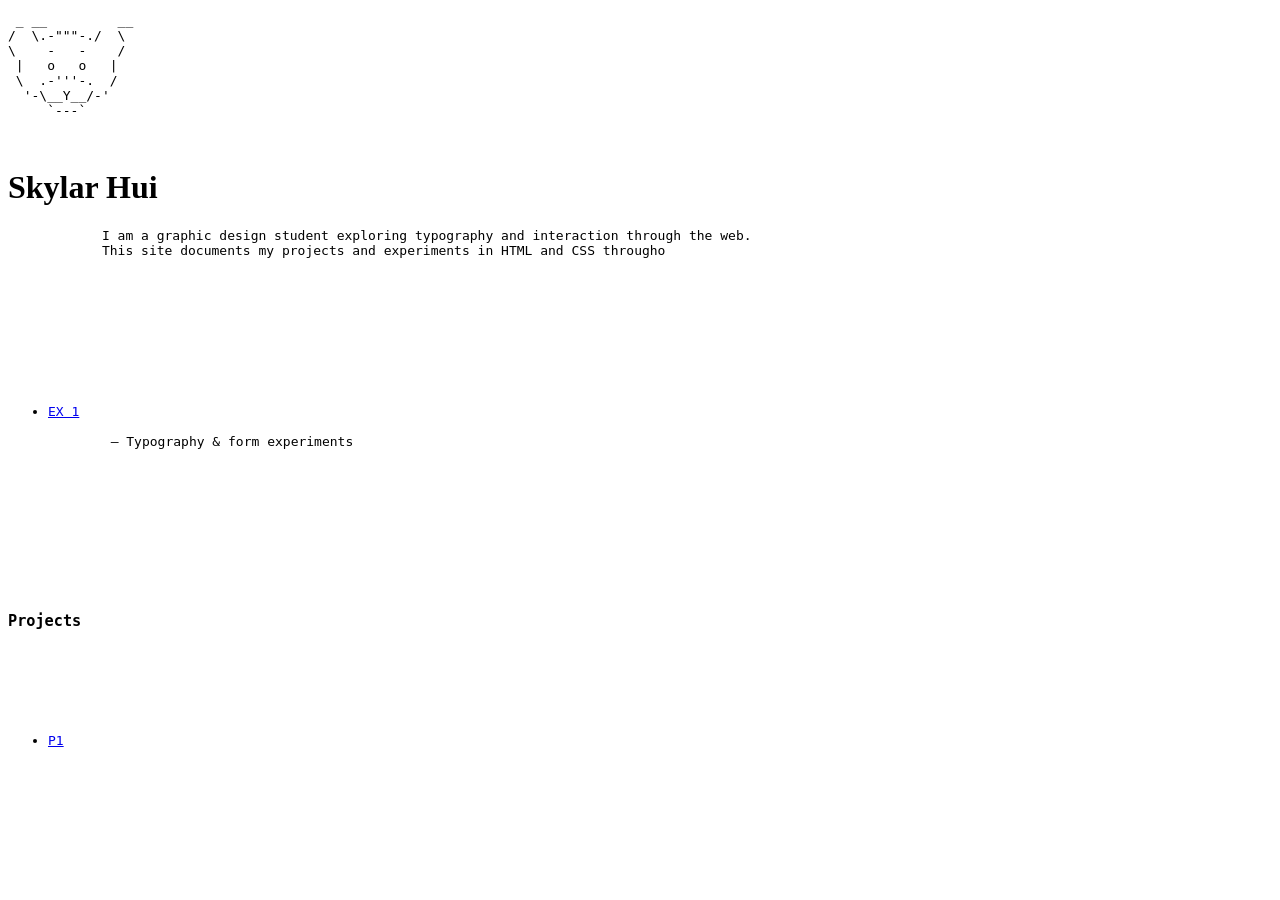
==== index.html @ d2287f03 "Created index.html" ====
<!doctype html>
<html>
  <head>
    <title>[Skylar Hui] Interactive Site</title>
    <meta charset="utf-8" />
  </head>

  <body>
    <!-- this is where my code is-->
    <div id="container">
      <pre>
 _ __         __
/  \.-"""-./  \
\    -   -    /
 |   o   o   |
 \  .-'''-.  /
  '-\__Y__/-'
     `---`

    </pre
      >

      <!-- about me-->
      <h1>Skylar Hui</h1>
      <pre class="desc">
            I am a graphic design student exploring typography and interaction through the web. 
            This site documents my projects and experiments in HTML and CSS througho</p>

      <!-- my work -->
      <div id="exercises">
        <ul>
          <li><a href="#">EX 1</a></li>
        <span>— Typography & form experiments</span>
</li>
        </ul>
      </div>

      <div id="projects">
        <h3>Projects</h3>

        <ul>
          <li><a href="#">P1</a></li>
        </ul>
      </div>
    </div>
  </body>
</html>
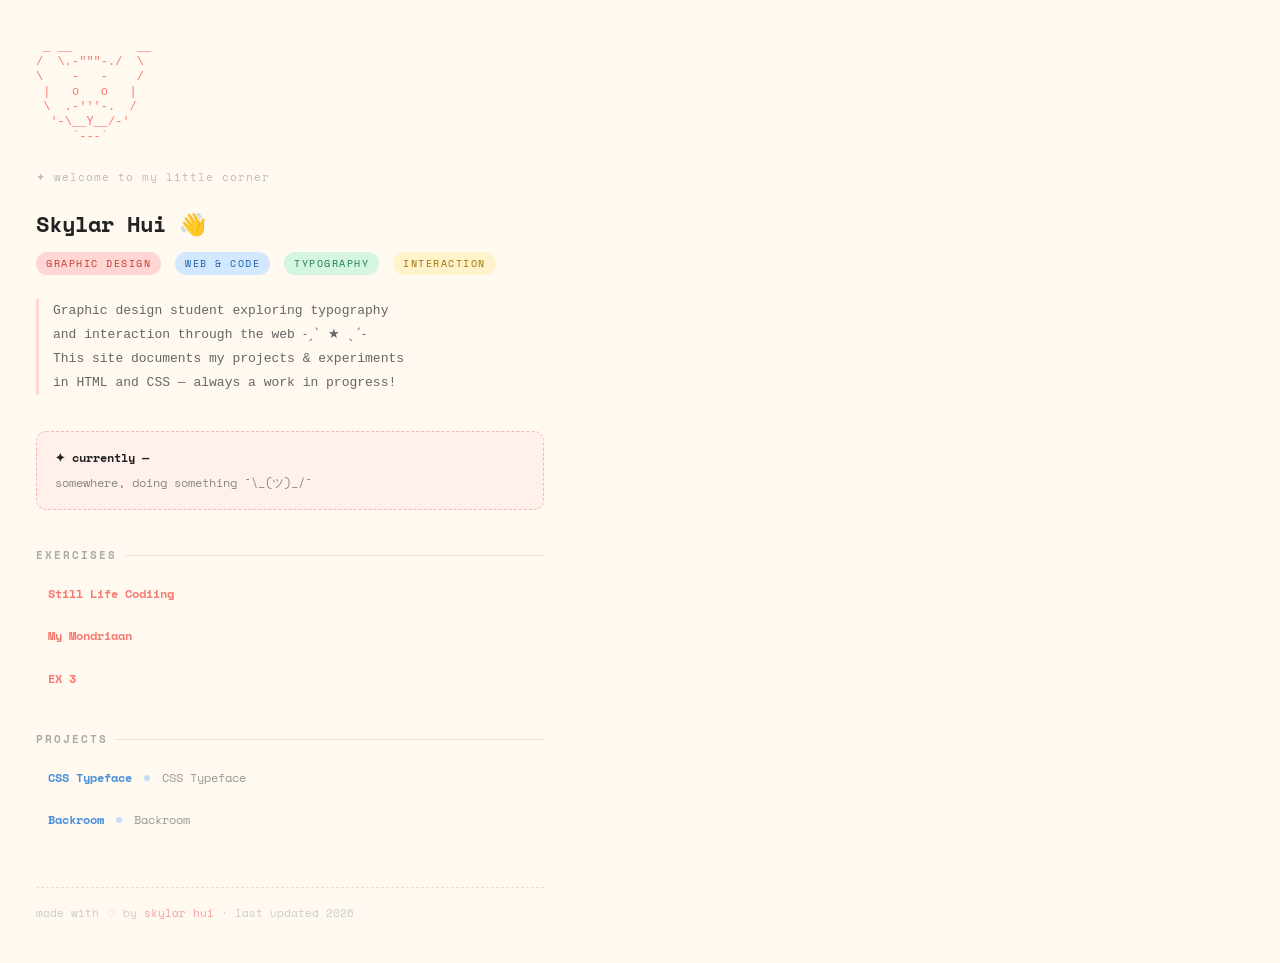
==== commit f80291bb: "Updated personal site" ====
--- a/index.html
+++ b/index.html
@@ -1,14 +1,20 @@
 <!doctype html>
-<html>
+<html lang="en">
   <head>
-    <title>[Skylar Hui] Interactive Site</title>
+    <title>Skylar Hui</title>
     <meta charset="utf-8" />
+    <meta name="viewport" content="width=device-width, initial-scale=1.0" />
+    <link rel="preconnect" href="https://fonts.googleapis.com" />
+    <link rel="preconnect" href="https://fonts.gstatic.com" crossorigin />
+    <link
+      href="https://fonts.googleapis.com/css2?family=Space+Mono:ital,wght@0,400;0,700;1,400&display=swap"
+      rel="stylesheet"
+    />
+    <link rel="stylesheet" href="assets/styles.css" />
   </head>
 
   <body>
-    <!-- this is where my code is-->
-    <div id="container">
-      <pre>
+    <pre class="ascii">
  _ __         __
 /  \.-"""-./  \
 \    -   -    /
@@ -16,32 +22,62 @@
  \  .-'''-.  /
   '-\__Y__/-'
      `---`
+    </pre>
 
-    </pre
-      >
+    <p class="hello">✦ welcome to my little corner</p>
 
-      <!-- about me-->
-      <h1>Skylar Hui</h1>
-      <pre class="desc">
-            I am a graphic design student exploring typography and interaction through the web. 
-            This site documents my projects and experiments in HTML and CSS througho</p>
+    <h1>Skylar Hui <span class="wave">👋</span></h1>
 
-      <!-- my work -->
-      <div id="exercises">
-        <ul>
-          <li><a href="#">EX 1</a></li>
-        <span>— Typography & form experiments</span>
-</li>
-        </ul>
-      </div>
+    <div class="tags">
+      <span class="tag">Graphic Design</span>
+      <span class="tag blue">Web &amp; Code</span>
+      <span class="tag green">Typography</span>
+      <span class="tag yel">Interaction</span>
+    </div>
 
-      <div id="projects">
-        <h3>Projects</h3>
+    <pre class="desc">
+Graphic design student exploring typography
+and interaction through the web ˗ˏˋ ★ ˎˊ˗
+This site documents my projects &amp; experiments
+in HTML and CSS — always a work in progress!</pre
+    >
 
-        <ul>
-          <li><a href="#">P1</a></li>
-        </ul>
-      </div>
+    <div class="now">
+      <strong>✦ currently —</strong>
+      somewhere, doing something ¯\_(ツ)_/¯
     </div>
+
+    <h2>Exercises</h2>
+    <ul>
+      <li>
+        <a href="projects/exercises/still-life.html" target="_blank"
+          >Still Life Codiing</a
+        >
+      </li>
+      <li>
+        <a href="projects/exercises/mondriaan.html" target="_blank"
+          >My Mondriaan</a
+        >
+      </li>
+      <li>
+        <a href="#">EX 3</a>
+      </li>
+    </ul>
+
+    <h2>Projects</h2>
+    <ul>
+      <li class="blue-li">
+        <a href="projects/2_css-typeface/index.html">CSS Typeface</a>
+        <span class="dot"></span>
+        <span class="note">CSS Typeface</span>
+      </li>
+      <li class="blue-li">
+        <a href="projects/3_site-map/index.html">Backroom</a>
+        <span class="dot"></span>
+        <span class="note">Backroom</span>
+      </li>
+    </ul>
+
+    <footer>made with ♡ by <span>skylar hui</span> · last updated 2026</footer>
   </body>
 </html>
--- a/assets/styles.css
+++ b/assets/styles.css
@@ -0,0 +1,215 @@
+* {
+  margin: 0;
+  padding: 0;
+  box-sizing: border-box;
+}
+
+body {
+  background: #fff9f0;
+  font-family: "Space Mono", monospace;
+  font-size: 13px;
+  line-height: 1.7;
+  color: #222;
+  padding: 40px 36px;
+  max-width: 580px;
+}
+
+.ascii {
+  font-size: 12px;
+  line-height: 1.25;
+  color: #f77b72;
+  margin-bottom: 8px;
+  display: inline-block;
+  animation: wobble 3s ease-in-out infinite;
+}
+
+@keyframes wobble {
+  0%,
+  100% {
+    transform: rotate(-1deg);
+  }
+  50% {
+    transform: rotate(1.5deg);
+  }
+}
+
+.hello {
+  font-size: 11px;
+  color: #bbb;
+  margin-bottom: 24px;
+  letter-spacing: 1px;
+}
+
+h1 {
+  font-size: 22px;
+  font-weight: 700;
+  margin-bottom: 4px;
+  line-height: 1.2;
+}
+
+h1 .wave {
+  display: inline-block;
+  animation: wave 1.5s ease-in-out infinite;
+  transform-origin: 70% 70%;
+}
+
+@keyframes wave {
+  0%,
+  100% {
+    transform: rotate(0deg);
+  }
+  20% {
+    transform: rotate(20deg);
+  }
+  40% {
+    transform: rotate(-10deg);
+  }
+  60% {
+    transform: rotate(15deg);
+  }
+  80% {
+    transform: rotate(-5deg);
+  }
+}
+
+.tag {
+  display: inline-block;
+  background: #ffd6d3;
+  color: #c0392b;
+  font-size: 10px;
+  letter-spacing: 1.5px;
+  text-transform: uppercase;
+  padding: 3px 10px;
+  border-radius: 20px;
+  margin-right: 6px;
+  margin-bottom: 4px;
+}
+
+.tag.blue {
+  background: #d3e8ff;
+  color: #1a5fa8;
+}
+.tag.green {
+  background: #d4f5e2;
+  color: #1a7a45;
+}
+.tag.yel {
+  background: #fff3cc;
+  color: #9a6f00;
+}
+
+.tags {
+  margin: 14px 0 20px;
+}
+
+.desc {
+  font-size: 13px;
+  color: #666;
+  line-height: 1.85;
+  margin-bottom: 36px;
+  white-space: pre-wrap;
+  border-left: 3px solid #ffd6d3;
+  padding-left: 14px;
+}
+
+h2 {
+  font-size: 11px;
+  font-weight: 700;
+  letter-spacing: 2px;
+  text-transform: uppercase;
+  color: #aaa;
+  margin-bottom: 10px;
+  display: flex;
+  align-items: center;
+  gap: 8px;
+}
+
+h2::after {
+  content: "";
+  flex: 1;
+  height: 1px;
+  background: #ecddd4;
+}
+
+ul {
+  list-style: none;
+  margin-bottom: 32px;
+}
+
+li {
+  display: flex;
+  align-items: center;
+  gap: 12px;
+  padding: 9px 12px;
+  border-radius: 8px;
+  margin-bottom: 4px;
+  transition:
+    background 0.2s,
+    transform 0.15s;
+  cursor: pointer;
+}
+
+li:hover {
+  background: #fff0eb;
+  transform: translateX(4px);
+}
+
+li a {
+  font-weight: 700;
+  color: #f77b72;
+  text-decoration: none;
+  min-width: 36px;
+  font-size: 12px;
+}
+
+li .dot {
+  width: 6px;
+  height: 6px;
+  border-radius: 50%;
+  background: #ffd6d3;
+  flex-shrink: 0;
+}
+
+li .note {
+  color: #999;
+  font-size: 12px;
+}
+
+li.blue-li:hover {
+  background: #eef5ff;
+}
+li.blue-li a {
+  color: #4a90d9;
+}
+li.blue-li .dot {
+  background: #c5dcf8;
+}
+
+.now {
+  background: #fff0eb;
+  border: 1.5px dashed #f7b8b3;
+  border-radius: 10px;
+  padding: 16px 18px;
+  margin-bottom: 36px;
+  font-size: 12px;
+  color: #888;
+}
+
+.now strong {
+  color: #222;
+  font-weight: 700;
+  display: block;
+  margin-bottom: 4px;
+}
+
+footer {
+  font-size: 11px;
+  color: #ccc;
+  margin-top: 48px;
+  padding-top: 16px;
+  border-top: 1px dashed #ecddd4;
+}
+
+footer span {
+  color: #f7a09a;
+}
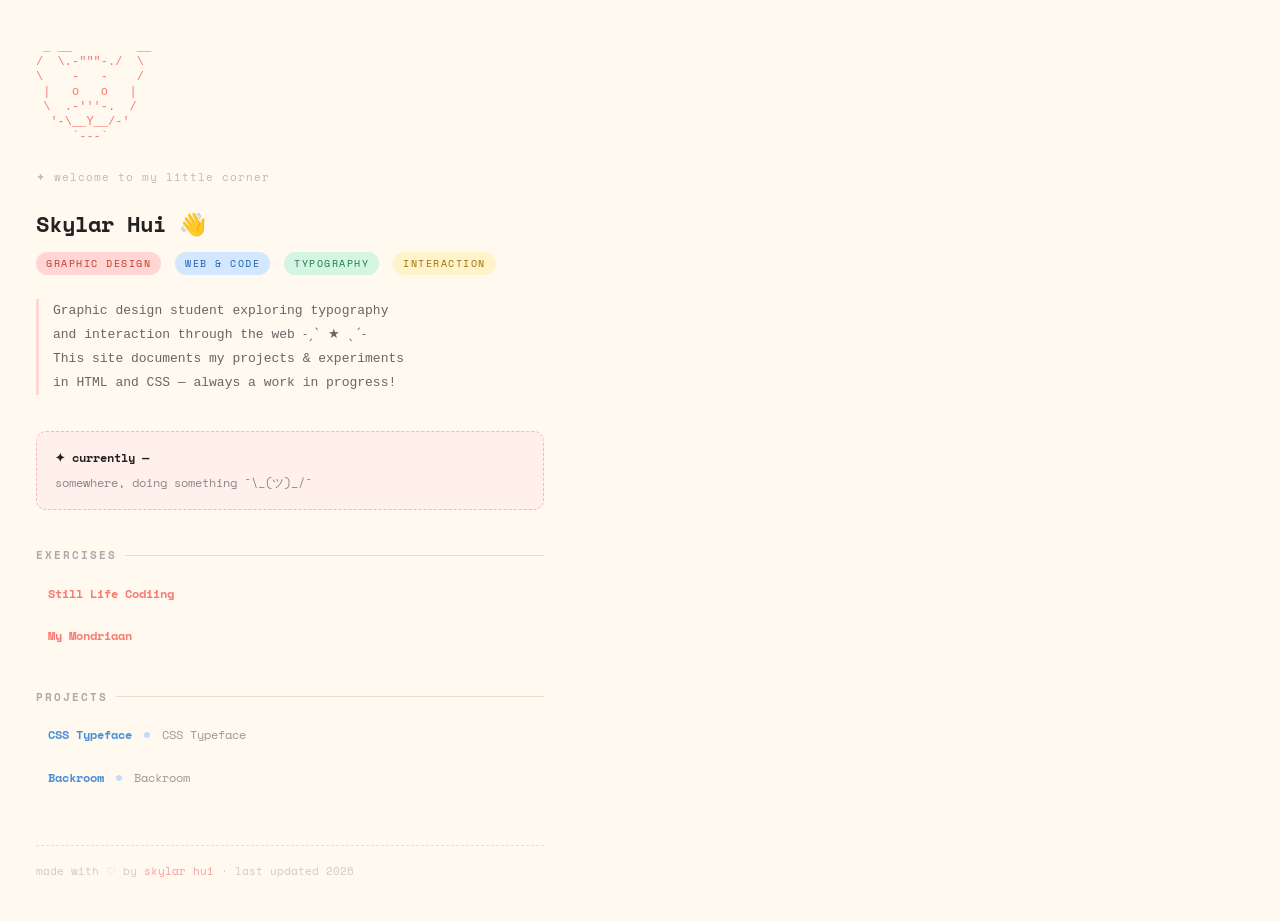
==== commit 54307971: "update personal site" ====
--- a/index.html
+++ b/index.html
@@ -59,9 +59,6 @@
           >My Mondriaan</a
         >
       </li>
-      <li>
-        <a href="#">EX 3</a>
-      </li>
     </ul>
 
     <h2>Projects</h2>
